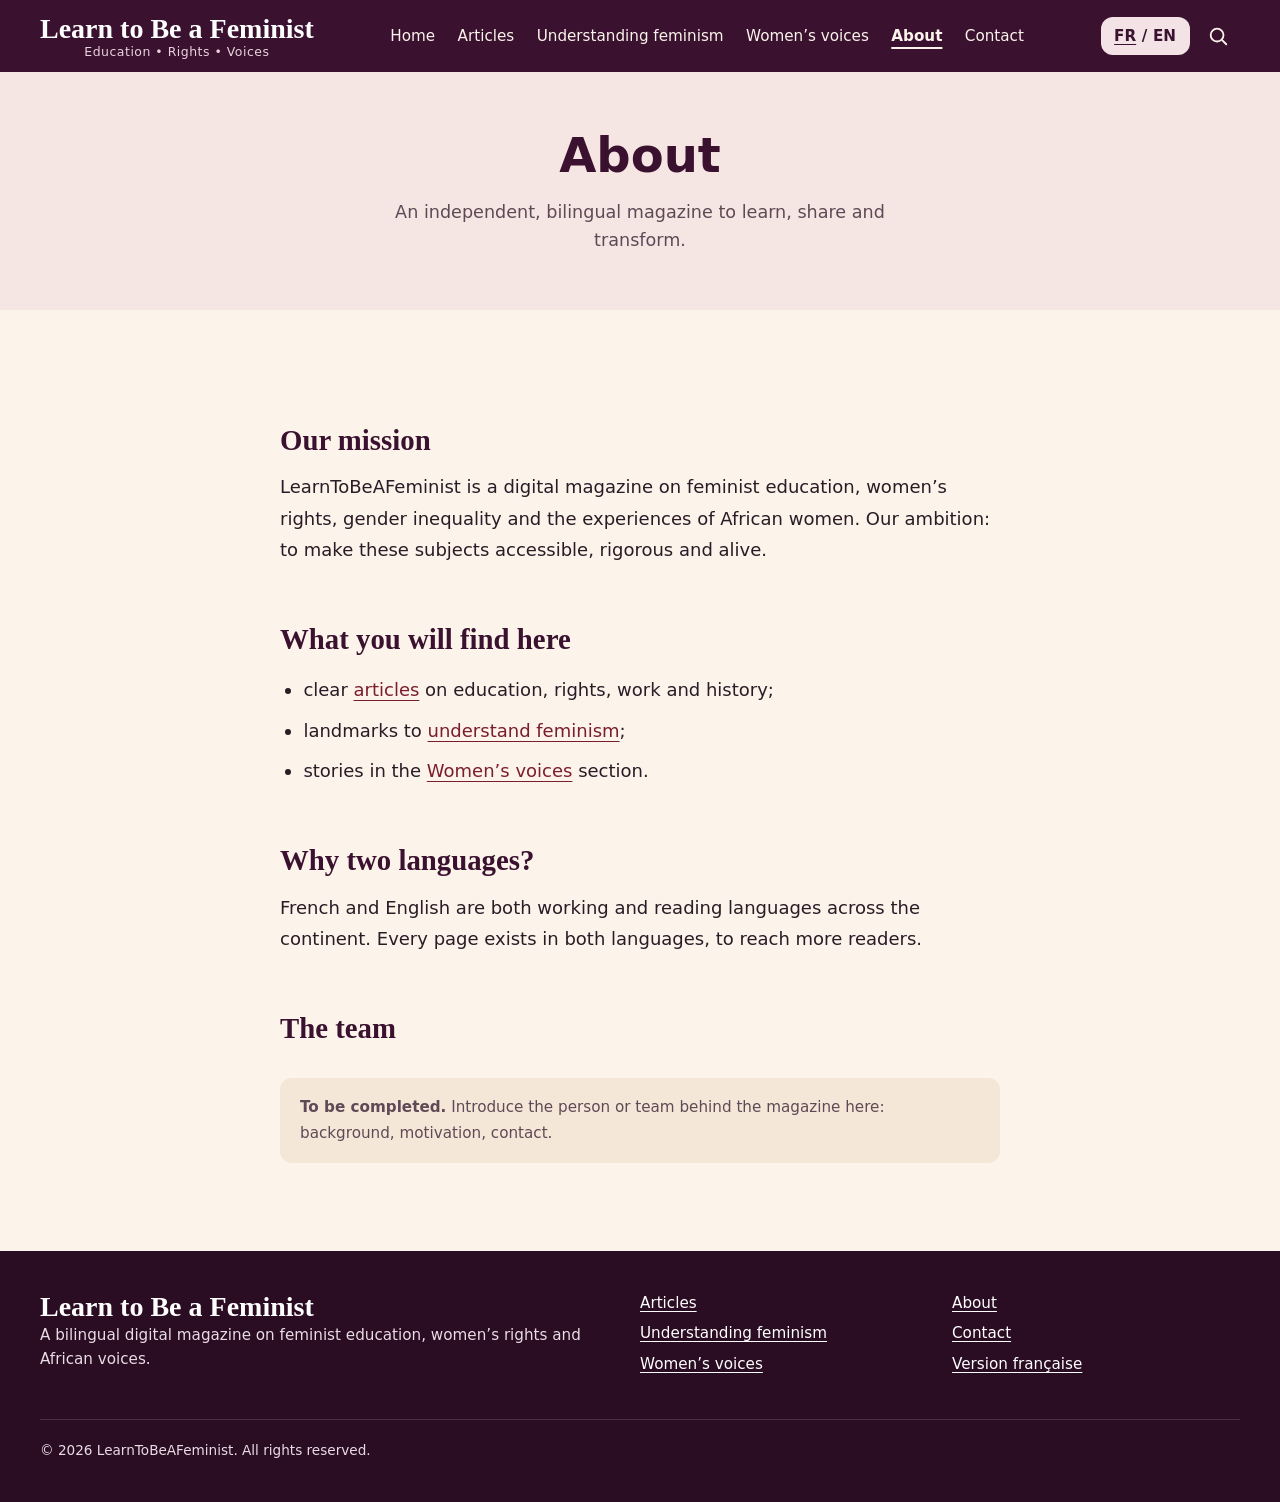
==== en/about.html @ 2be22d1e "Initial commit" ====
<!DOCTYPE html>
<html lang="en">
<head>
  <meta charset="utf-8">
  <meta name="viewport" content="width=device-width, initial-scale=1">
  <title>About – LearnToBeAFeminist</title>
  <meta name="description" content="LearnToBeAFeminist is a bilingual digital magazine on feminist education, women’s rights and African voices.">
  <meta name="theme-color" content="#3A1230">
  <link rel="icon" href="../assets/favicon.svg" type="image/svg+xml">
  <meta property="og:type" content="website">
  <meta property="og:title" content="About – LearnToBeAFeminist">
  <meta property="og:locale" content="en_GB">
  <script>document.documentElement.classList.add('js');</script>
  <link rel="stylesheet" href="../css/style.css">
</head>
<body>
  <a class="skip-link" href="#content">Skip to content</a>

  <header class="site-header">
    <div class="container header-inner">
      <a class="logo" href="index.html" aria-label="LearnToBeAFeminist, home">
        <span class="logo__name">Learn to Be a Feminist</span>
        <span class="logo__tag">Education • Rights • Voices</span>
      </a>
      <div class="tools">
        <p class="lang-switch" style="margin:0">
          <a href="../fr/a-propos.html" hreflang="fr" lang="fr" aria-label="Lire cette page en français">FR</a>
          <span aria-hidden="true">/</span>
          <span aria-current="true">EN</span>
        </p>
        <a class="icon-btn" href="articles.html#search" aria-label="Search articles">
          <svg viewBox="0 0 24 24" fill="none" stroke="currentColor" stroke-width="2" stroke-linecap="round" aria-hidden="true"><circle cx="11" cy="11" r="7"/><path d="M16.5 16.5L21 21"/></svg>
        </a>
        <button class="menu-toggle" type="button" aria-expanded="false" aria-controls="main-nav">Menu</button>
      </div>
      <nav id="main-nav" class="main-nav" aria-label="Main navigation">
        <ul>
          <li><a href="index.html">Home</a></li>
          <li><a href="articles.html">Articles</a></li>
          <li><a href="understanding-feminism.html">Understanding feminism</a></li>
          <li><a href="womens-voices.html">Women’s voices</a></li>
          <li><a href="about.html" aria-current="page">About</a></li>
          <li><a href="contact.html">Contact</a></li>
        </ul>
      </nav>
    </div>
  </header>

  <main id="content">
    <section class="page-head">
      <div class="container">
        <h1>About</h1>
        <p>An independent, bilingual magazine to learn, share and transform.</p>
      </div>
    </section>

    <section class="article">
      <div class="article-inner prose">
        <h2>Our mission</h2>
        <p>LearnToBeAFeminist is a digital magazine on feminist education, women’s rights, gender inequality and the experiences of African women. Our ambition: to make these subjects accessible, rigorous and alive.</p>

        <h2>What you will find here</h2>
        <ul>
          <li>clear <a href="articles.html">articles</a> on education, rights, work and history;</li>
          <li>landmarks to <a href="understanding-feminism.html">understand feminism</a>;</li>
          <li>stories in the <a href="womens-voices.html">Women’s voices</a> section.</li>
        </ul>

        <h2>Why two languages?</h2>
        <p>French and English are both working and reading languages across the continent. Every page exists in both languages, to reach more readers.</p>

        <h2>The team</h2>
        <p class="note-box"><strong>To be completed.</strong> Introduce the person or team behind the magazine here: background, motivation, contact.</p>
      </div>
    </section>
  </main>

  <footer class="site-footer">
    <div class="container">
      <div class="footer-grid">
        <div>
          <a class="logo" href="index.html"><span class="logo__name">Learn to Be a Feminist</span></a>
          <p>A bilingual digital magazine on feminist education, women’s rights and African voices.</p>
        </div>
        <nav aria-label="Footer">
          <ul>
            <li><a href="articles.html">Articles</a></li>
            <li><a href="understanding-feminism.html">Understanding feminism</a></li>
            <li><a href="womens-voices.html">Women’s voices</a></li>
          </ul>
        </nav>
        <nav aria-label="Information">
          <ul>
            <li><a href="about.html">About</a></li>
            <li><a href="contact.html">Contact</a></li>
            <li><a href="../fr/a-propos.html" hreflang="fr" lang="fr">Version française</a></li>
          </ul>
        </nav>
      </div>
      <p class="footer-bottom">© 2026 LearnToBeAFeminist. All rights reserved.</p>
    </div>
  </footer>

  <script src="../js/main.js"></script>
</body>
</html>
---- css/style.css ----
:root {
  --cream: #FCF3EA;        /* fond principal */
  --cream-deep: #F5E7D8;
  --blush: #F5E6E4;        /* fond du hero */
  --plum: #3A1230;         /* bandeau, titres */
  --plum-dark: #2A0C23;    /* pied de page */
  --bordeaux: #7B1E2B;     /* boutons, liens, accents */
  --gold: #C8893B;         /* touche chaude des vignettes */
  --ink: #2B1B26;          /* texte courant */
  --muted: #5E4A56;        /* texte secondaire */
  --line: #EBDCCB;

  --font-serif: "Iowan Old Style", "Palatino Linotype", Palatino, Georgia, "Times New Roman", serif;
  --font-sans: system-ui, -apple-system, "Segoe UI", Roboto, "Helvetica Neue", Arial, sans-serif;
  --max: 1200px;
  --max-narrow: 1040px;
}

/* ---------- Base ---------- */
*, *::before, *::after { box-sizing: border-box; }
html { -webkit-text-size-adjust: 100%; scroll-behavior: smooth; }
body {
  margin: 0; background: var(--cream); color: var(--ink);
  font-family: var(--font-sans); font-size: 1.0625rem; line-height: 1.6;
}
img, svg { max-width: 100%; }
h1, h2, h3 {
  font-family: var(--font-sans); color: var(--plum);
  line-height: 1.15; font-weight: 800; margin: 0 0 .5em;
}
h2 { font-size: clamp(1.6rem, 4vw, 2.1rem); }
h3 { font-size: 1.15rem; }
p { margin: 0 0 1em; }
a { color: var(--bordeaux); text-underline-offset: .2em; }
a:hover { color: var(--plum); }
:focus-visible { outline: 3px solid var(--bordeaux); outline-offset: 3px; }

.container { width: min(100% - 2.5rem, var(--max)); margin-inline: auto; }
.container--narrow { width: min(100% - 2.5rem, var(--max-narrow)); }
.sr-only {
  position: absolute; width: 1px; height: 1px; overflow: hidden;
  clip: rect(0 0 0 0); white-space: nowrap;
}
.skip-link {
  position: absolute; left: -999px; top: 0; z-index: 100;
  background: #fff; color: var(--plum); padding: .75rem 1rem;
}
.skip-link:focus { left: 1rem; top: 1rem; }

/* ---------- En-tête (bandeau prune) ---------- */
.site-header { position: sticky; top: 0; z-index: 50; background: var(--plum); color: var(--cream); }
.site-header :focus-visible { outline-color: #fff; }
.header-inner { display: flex; align-items: center; flex-wrap: wrap; gap: .5rem 1rem; padding-block: .8rem; }

.logo {
  margin-right: auto; display: inline-flex; flex-direction: column; align-items: center;
  text-decoration: none; color: #fff; line-height: 1.15;
}
.logo:hover { color: #fff; }
.logo__name { font-family: var(--font-serif); font-weight: 700; font-size: clamp(1.3rem, 4.5vw, 1.75rem); }
.logo__tag { font-size: .78rem; letter-spacing: .04em; color: #E9D3DC; }

.tools { order: 2; display: flex; align-items: center; gap: .4rem; }

.lang-switch {
  display: inline-flex; align-items: center; gap: .35rem;
  background: #F3E3E6; color: var(--plum); border-radius: 12px;
  padding: .45rem .85rem; font-weight: 600; font-size: .95rem;
}
.lang-switch a { color: var(--plum); }
.lang-switch a:hover { color: var(--bordeaux); }
.lang-switch [aria-current] { font-weight: 800; }

.icon-btn {
  display: inline-flex; align-items: center; justify-content: center;
  width: 44px; height: 44px; color: var(--cream); border-radius: 50%;
}
.icon-btn:hover { color: #fff; background: rgba(255, 255, 255, .12); }
.icon-btn svg { width: 22px; height: 22px; }

.menu-toggle {
  display: none; background: none; border: 1.5px solid var(--cream); border-radius: 999px;
  padding: .4rem .9rem; font: inherit; font-size: .9rem; font-weight: 600;
  color: var(--cream); cursor: pointer;
}
.js .menu-toggle { display: inline-block; }

.main-nav { order: 3; width: 100%; }
.main-nav ul { list-style: none; margin: 0; padding: 0; display: flex; flex-direction: column; }
.main-nav a {
  display: block; padding: .75rem 0; border-top: 1px solid rgba(255, 255, 255, .18);
  color: var(--cream); text-decoration: none;
}
.main-nav a[aria-current="page"] { font-weight: 700; text-decoration: underline; text-decoration-thickness: 2px; text-underline-offset: .4em; }
.js .main-nav { display: none; }
.js .main-nav.is-open { display: block; }

@media (min-width: 1100px) {
  .menu-toggle, .js .menu-toggle { display: none; }
  .main-nav, .js .main-nav { display: block; order: 2; width: auto; flex: 1; }
  .main-nav ul { flex-direction: row; justify-content: center; gap: 1.4rem; }
  .main-nav a { border: 0; padding: .3rem 0; font-size: .95rem; }
  .main-nav a:hover { text-decoration: underline; text-underline-offset: .4em; }
  .tools { order: 3; }
  .logo { margin-right: 0; }
}

/* ---------- Boutons ---------- */
.btn {
  display: inline-block; padding: .85rem 1.8rem; border-radius: 12px;
  border: 2px solid var(--bordeaux); font-weight: 600; text-decoration: none;
}
.btn--primary { background: var(--bordeaux); color: #fff; }
.btn--primary:hover { background: var(--plum); border-color: var(--plum); color: #fff; }

/* ---------- Hero ---------- */
.hero {
  position: relative; overflow: hidden; text-align: center;
  background: var(--blush); padding-block: clamp(3rem, 9vw, 6.5rem);
}
.hero-map {
  position: absolute; z-index: 0; top: 50%; left: 62%;
  height: 160%; width: auto; aspect-ratio: 120 / 135;
  transform: translate(-50%, -50%); opacity: .2; pointer-events: none;
}
.hero .container { position: relative; z-index: 1; }
.hero h1 {
  font-size: clamp(2rem, 6.5vw, 4rem); font-weight: 800; letter-spacing: -.01em;
  margin-bottom: .4em;
}
.hero h1 span { display: inline-block; }
.hero .lead { max-width: 46ch; margin: 0 auto 1.75rem; font-size: 1.15rem; color: var(--muted); }

/* ---------- Sections ---------- */
.section { padding-block: clamp(2.25rem, 5vw, 3.5rem); }
.section--tight-top { padding-top: 0; }

/* Cartes « mission » */
.mission-grid { display: grid; gap: 1.25rem; grid-template-columns: 1fr; margin-top: 1.25rem; }
@media (min-width: 760px) { .mission-grid { grid-template-columns: repeat(3, 1fr); } }
.mission {
  background: #fff; border-radius: 20px; padding: 1.5rem 1.25rem; text-align: center;
  box-shadow: 0 6px 22px rgba(58, 18, 48, .08);
}
.mission svg { width: 56px; height: 56px; color: var(--bordeaux); margin-bottom: .5rem; }
.mission h3 { font-size: 1.4rem; margin-bottom: .35rem; }
.mission p { color: var(--muted); margin: 0; }

/* Recherche */
.section-head {
  display: flex; flex-wrap: wrap; justify-content: space-between;
  align-items: flex-end; gap: 1rem; margin-bottom: 1rem;
}
.section-head h2 { margin: 0; }
.search input {
  width: 100%; min-width: 260px; padding: .7rem 1.1rem;
  border: 1.5px solid var(--plum); border-radius: 999px;
  background: #fff; font: inherit; color: var(--ink); scroll-margin-top: 7rem;
}
.result-count { color: var(--muted); font-size: .9rem; margin-bottom: 1rem; }
.no-results { padding: 2rem 0; color: var(--muted); }

/* Cartes d'articles (horizontales) */
.cards { list-style: none; margin: 0; padding: 0; display: grid; gap: 1.1rem; grid-template-columns: 1fr; }
@media (min-width: 700px) { .cards { grid-template-columns: repeat(2, 1fr); } }
@media (min-width: 1000px) { .cards { grid-template-columns: repeat(3, 1fr); } }

.card {
  position: relative; display: flex; gap: 1rem; align-items: stretch;
  background: #fff; border-radius: 18px; padding: .8rem;
  box-shadow: 0 4px 16px rgba(58, 18, 48, .07);
  transition: box-shadow .2s ease, transform .2s ease;
}
.card:hover { box-shadow: 0 10px 26px rgba(58, 18, 48, .14); transform: translateY(-2px); }
.card:focus-within { outline: 3px solid var(--bordeaux); outline-offset: 2px; }

.thumb {
  flex: 0 0 96px; width: 96px; height: 96px; border-radius: 12px; object-fit: cover;
  display: flex; align-items: center; justify-content: center;
  font-family: var(--font-serif); font-size: 2.6rem; font-weight: 700; color: rgba(255, 255, 255, .85);
}
@media (min-width: 480px) { .thumb { flex-basis: 112px; width: 112px; height: 112px; } }
.thumb--0 { background: linear-gradient(135deg, #3A1230, #7B1E2B); }
.thumb--1 { background: linear-gradient(135deg, #7B1E2B, #C8893B); }
.thumb--2 { background: linear-gradient(135deg, #5A2149, #3A1230); }
.thumb--3 { background: linear-gradient(135deg, #A33A4A, #5A2149); }

.card__body { display: flex; flex-direction: column; min-width: 0; }
.card__meta { display: flex; flex-wrap: wrap; gap: .1rem .6rem; margin: 0 0 .3rem; font-size: .78rem; color: var(--muted); }
.tag { font-weight: 700; letter-spacing: .06em; text-transform: uppercase; color: var(--bordeaux); }
.card h3 { font-size: 1.02rem; margin-bottom: .35rem; }
.card h3 a { color: var(--plum); text-decoration: none; }
.card h3 a::after { content: ""; position: absolute; inset: 0; border-radius: 18px; } /* toute la carte est cliquable */
.card h3 a:focus-visible { outline: none; }
.card__excerpt {
  margin: 0 0 .5rem; font-size: .92rem; color: var(--muted); line-height: 1.45;
  display: -webkit-box; -webkit-line-clamp: 3; -webkit-box-orient: vertical; overflow: hidden;
}
.card__more { margin-top: auto; font-size: .9rem; font-weight: 700; color: var(--bordeaux); }

/* ---------- Pied de page ---------- */
.site-footer { background: var(--plum-dark); color: #E9DCE4; padding-block: 2.5rem; font-size: .95rem; margin-top: 2rem; }
.site-footer a { color: #fff; }
.site-footer .logo { align-items: flex-start; }
.footer-grid { display: grid; gap: 1.5rem; }
.footer-grid ul { list-style: none; margin: 0; padding: 0; }
.footer-grid li { margin-bottom: .4rem; }
.footer-bottom { margin: 2rem 0 0; padding-top: 1.25rem; border-top: 1px solid rgba(255,255,255,.15); font-size: .85rem; }
@media (min-width: 760px) { .footer-grid { grid-template-columns: 2fr 1fr 1fr; } }

@media (prefers-reduced-motion: reduce) {
  html { scroll-behavior: auto; }
  .card { transition: none; }
  .card:hover { transform: none; }
}

/* ---------- Pages intérieures ---------- */
.page-head {
  background: var(--blush); text-align: center;
  padding-block: clamp(2rem, 6vw, 3.5rem);
}
.page-head h1 { font-size: clamp(1.9rem, 5vw, 3rem); margin: 0 0 .3em; }
.page-head p { max-width: 52ch; margin: 0 auto; color: var(--muted); font-size: 1.1rem; }

/* ---------- Page d'article ---------- */
.article { padding-block: clamp(2rem, 5vw, 3.5rem); }
.article-inner { width: min(100% - 2.5rem, 720px); margin-inline: auto; }
.breadcrumb { font-size: .9rem; margin: 0 0 1.5rem; color: var(--muted); }
.article h1 {
  font-family: var(--font-serif); font-size: clamp(1.9rem, 5.5vw, 3rem);
  margin: 0 0 .5rem;
}
.article-meta {
  display: flex; flex-wrap: wrap; gap: .25rem 1rem;
  margin: 0 0 1.5rem; font-size: .9rem; color: var(--muted);
}
.article-lead { font-family: var(--font-serif); font-size: 1.3rem; color: var(--muted); line-height: 1.5; }
.prose { font-size: 1.125rem; line-height: 1.75; }
.prose h2 { font-family: var(--font-serif); font-size: clamp(1.4rem, 3.5vw, 1.8rem); margin-top: 2em; }
.prose ul { padding-left: 1.3em; }
.prose li { margin-bottom: .5em; }
.prose blockquote {
  margin: 1.5em 0; padding: .6em 1.25em; background: #fff;
  border-left: 4px solid var(--bordeaux);
  font-family: var(--font-serif); font-size: 1.2rem; color: var(--plum);
}
.note-box {
  margin: 2rem 0 0; padding: 1rem 1.25rem; border-radius: 12px;
  background: var(--cream-deep); font-size: .95rem; color: var(--muted);
}
.back-link { display: inline-block; margin-top: 2rem; font-weight: 700; }/* ---------- Pages de contenu (glossaire, contact) ---------- */
.glossary { margin: 0; }
.glossary dt { margin-top: 1.4rem; font-weight: 800; font-size: 1.1rem; color: var(--plum); }
.glossary dd { margin: .25rem 0 0; }
.contact-box {
  margin: 2rem 0; padding: 1.75rem 1.25rem; text-align: center;
  background: #fff; border-radius: 20px; box-shadow: 0 6px 22px rgba(58, 18, 48, .08);
}
.contact-box p { margin-bottom: .75rem; }
.contact-box .btn { margin-top: .25rem; overflow-wrap: anywhere; }

/* ---------- Pages de contenu (glossaire, contact) ---------- */
.glossary { margin: 0; }
.glossary dt { margin-top: 1.4rem; font-weight: 800; font-size: 1.1rem; color: var(--plum); }
.glossary dd { margin: .25rem 0 0; }
.contact-box {
  margin: 2rem 0; padding: 1.75rem 1.25rem; text-align: center;
  background: #fff; border-radius: 20px; box-shadow: 0 6px 22px rgba(58, 18, 48, .08);
}
.contact-box p { margin-bottom: .75rem; }
.contact-box .btn { margin-top: .25rem; overflow-wrap: anywhere; }
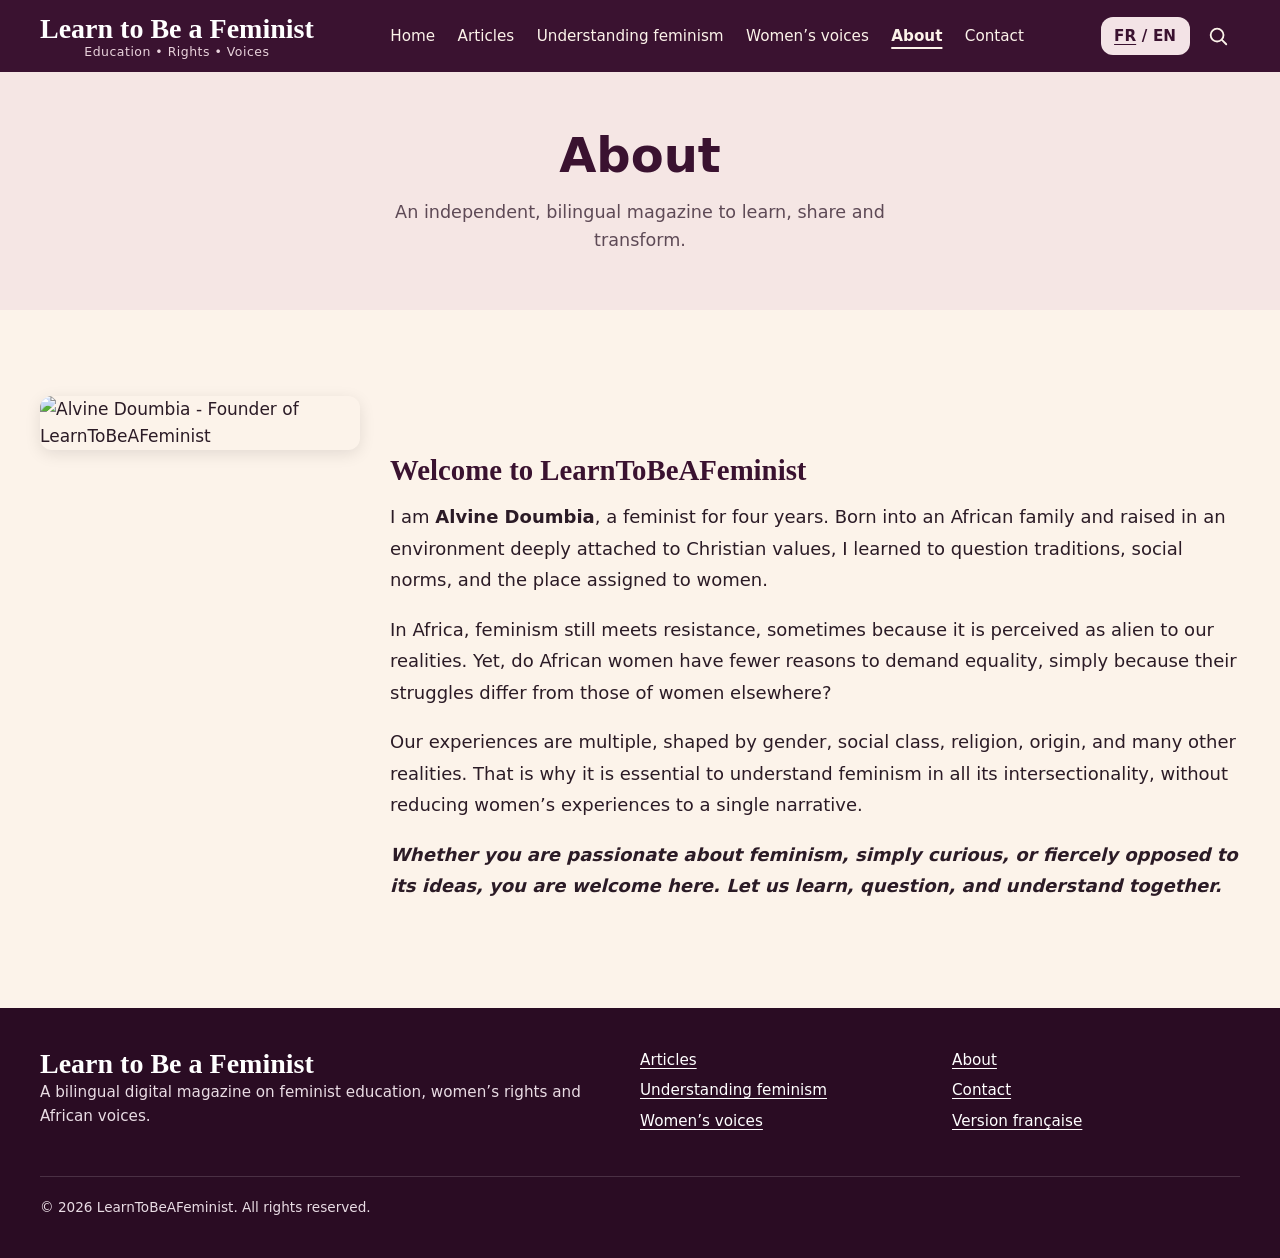
==== commit 093eb811: "Enhance about page with profile styling and content Added styling for the about profile section and " ====
--- a/en/about.html
+++ b/en/about.html
@@ -12,6 +12,27 @@
   <meta property="og:locale" content="en_GB">
   <script>document.documentElement.classList.add('js');</script>
   <link rel="stylesheet" href="../css/style.css">
+  <style>
+    .about-profile {
+      display: grid;
+      grid-template-columns: 1fr;
+      gap: 30px;
+      align-items: flex-start;
+      margin-top: 30px;
+    }
+    @media (min-width: 768px) {
+      .about-profile {
+        grid-template-columns: 320px 1fr;
+      }
+    }
+    .about-photo img {
+      width: 100%;
+      height: auto;
+      border-radius: 12px;
+      box-shadow: 0 4px 16px rgba(0, 0, 0, 0.1);
+      object-fit: cover;
+    }
+  </style>
 </head>
 <body>
   <a class="skip-link" href="#content">Skip to content</a>
@@ -55,22 +76,22 @@
     </section>
 
     <section class="article">
-      <div class="article-inner prose">
-        <h2>Our mission</h2>
-        <p>LearnToBeAFeminist is a digital magazine on feminist education, women’s rights, gender inequality and the experiences of African women. Our ambition: to make these subjects accessible, rigorous and alive.</p>
-
-        <h2>What you will find here</h2>
-        <ul>
-          <li>clear <a href="articles.html">articles</a> on education, rights, work and history;</li>
-          <li>landmarks to <a href="understanding-feminism.html">understand feminism</a>;</li>
-          <li>stories in the <a href="womens-voices.html">Women’s voices</a> section.</li>
-        </ul>
-
-        <h2>Why two languages?</h2>
-        <p>French and English are both working and reading languages across the continent. Every page exists in both languages, to reach more readers.</p>
-
-        <h2>The team</h2>
-        <p class="note-box"><strong>To be completed.</strong> Introduce the person or team behind the magazine here: background, motivation, contact.</p>
+      <div class="container">
+        <div class="about-profile">
+          <div class="about-photo">
+            <img src="../assets/images/alvine-doumbia.jpg" alt="Alvine Doumbia - Founder of LearnToBeAFeminist">
+          </div>
+          <div class="prose">
+            <h2>Welcome to LearnToBeAFeminist</h2>
+            <p>I am <strong>Alvine Doumbia</strong>, a feminist for four years. Born into an African family and raised in an environment deeply attached to Christian values, I learned to question traditions, social norms, and the place assigned to women.</p>
+            
+            <p>In Africa, feminism still meets resistance, sometimes because it is perceived as alien to our realities. Yet, do African women have fewer reasons to demand equality, simply because their struggles differ from those of women elsewhere?</p>
+            
+            <p>Our experiences are multiple, shaped by gender, social class, religion, origin, and many other realities. That is why it is essential to understand feminism in all its intersectionality, without reducing women’s experiences to a single narrative.</p>
+            
+            <p style="font-weight: bold; font-style: italic;">Whether you are passionate about feminism, simply curious, or fiercely opposed to its ideas, you are welcome here. Let us learn, question, and understand together.</p>
+          </div>
+        </div>
       </div>
     </section>
   </main>
@@ -103,4 +124,4 @@
 
   <script src="../js/main.js"></script>
 </body>
-</html>+</html>
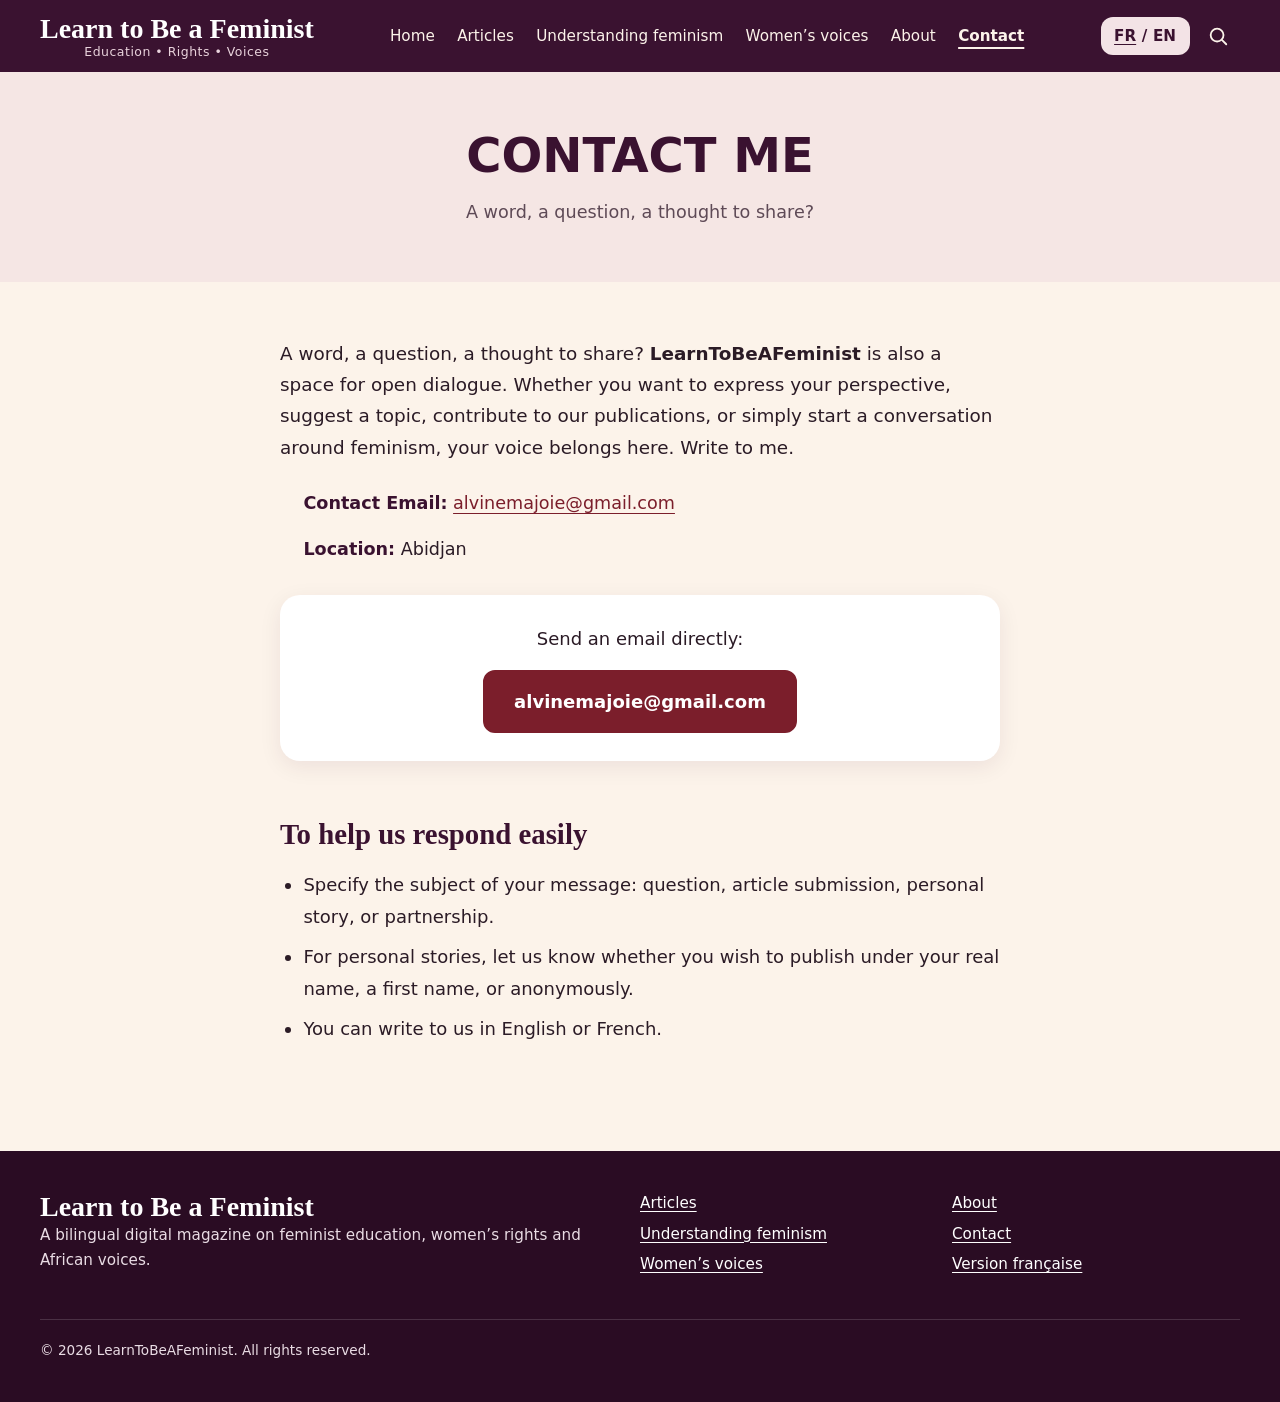
==== commit 5f4ec408: "Update About page to Contact page" ====
--- a/en/about.html
+++ b/en/about.html
@@ -3,34 +3,27 @@
 <head>
   <meta charset="utf-8">
   <meta name="viewport" content="width=device-width, initial-scale=1">
-  <title>About – LearnToBeAFeminist</title>
-  <meta name="description" content="LearnToBeAFeminist is a bilingual digital magazine on feminist education, women’s rights and African voices.">
+  <title>Contact Me – LearnToBeAFeminist</title>
+  <meta name="description" content="Contact LearnToBeAFeminist: questions, article submissions, stories, and discussions.">
   <meta name="theme-color" content="#3A1230">
   <link rel="icon" href="../assets/favicon.svg" type="image/svg+xml">
   <meta property="og:type" content="website">
-  <meta property="og:title" content="About – LearnToBeAFeminist">
+  <meta property="og:title" content="Contact Me – LearnToBeAFeminist">
   <meta property="og:locale" content="en_GB">
   <script>document.documentElement.classList.add('js');</script>
   <link rel="stylesheet" href="../css/style.css">
   <style>
-    .about-profile {
-      display: grid;
-      grid-template-columns: 1fr;
-      gap: 30px;
-      align-items: flex-start;
-      margin-top: 30px;
+    .contact-info-list {
+      list-style: none;
+      padding: 0;
+      margin: 25px 0;
     }
-    @media (min-width: 768px) {
-      .about-profile {
-        grid-template-columns: 320px 1fr;
-      }
+    .contact-info-list li {
+      margin-bottom: 15px;
+      font-size: 1.1rem;
     }
-    .about-photo img {
-      width: 100%;
-      height: auto;
-      border-radius: 12px;
-      box-shadow: 0 4px 16px rgba(0, 0, 0, 0.1);
-      object-fit: cover;
+    .contact-info-list strong {
+      color: #3A1230;
     }
   </style>
 </head>
@@ -45,7 +38,7 @@
       </a>
       <div class="tools">
         <p class="lang-switch" style="margin:0">
-          <a href="../fr/a-propos.html" hreflang="fr" lang="fr" aria-label="Lire cette page en français">FR</a>
+          <a href="../fr/contact.html" hreflang="fr" lang="fr" aria-label="Lire cette page en français">FR</a>
           <span aria-hidden="true">/</span>
           <span aria-current="true">EN</span>
         </p>
@@ -60,8 +53,8 @@
           <li><a href="articles.html">Articles</a></li>
           <li><a href="understanding-feminism.html">Understanding feminism</a></li>
           <li><a href="womens-voices.html">Women’s voices</a></li>
-          <li><a href="about.html" aria-current="page">About</a></li>
-          <li><a href="contact.html">Contact</a></li>
+          <li><a href="about.html">About</a></li>
+          <li><a href="contact.html" aria-current="page">Contact</a></li>
         </ul>
       </nav>
     </div>
@@ -70,28 +63,33 @@
   <main id="content">
     <section class="page-head">
       <div class="container">
-        <h1>About</h1>
-        <p>An independent, bilingual magazine to learn, share and transform.</p>
+        <h1>CONTACT ME</h1>
+        <p>A word, a question, a thought to share?</p>
       </div>
     </section>
 
     <section class="article">
-      <div class="container">
-        <div class="about-profile">
-          <div class="about-photo">
-            <img src="../assets/images/alvine-doumbia.jpg" alt="Alvine Doumbia - Founder of LearnToBeAFeminist">
-          </div>
-          <div class="prose">
-            <h2>Welcome to LearnToBeAFeminist</h2>
-            <p>I am <strong>Alvine Doumbia</strong>, a feminist for four years. Born into an African family and raised in an environment deeply attached to Christian values, I learned to question traditions, social norms, and the place assigned to women.</p>
-            
-            <p>In Africa, feminism still meets resistance, sometimes because it is perceived as alien to our realities. Yet, do African women have fewer reasons to demand equality, simply because their struggles differ from those of women elsewhere?</p>
-            
-            <p>Our experiences are multiple, shaped by gender, social class, religion, origin, and many other realities. That is why it is essential to understand feminism in all its intersectionality, without reducing women’s experiences to a single narrative.</p>
-            
-            <p style="font-weight: bold; font-style: italic;">Whether you are passionate about feminism, simply curious, or fiercely opposed to its ideas, you are welcome here. Let us learn, question, and understand together.</p>
-          </div>
+      <div class="article-inner prose">
+        <p style="font-size: 1.15rem; line-height: 1.7;">
+          A word, a question, a thought to share? <strong>LearnToBeAFeminist</strong> is also a space for open dialogue. Whether you want to express your perspective, suggest a topic, contribute to our publications, or simply start a conversation around feminism, your voice belongs here. Write to me.
+        </p>
+
+        <ul class="contact-info-list">
+          <li><strong>Contact Email:</strong> <a href="mailto:alvinemajoie@gmail.com">alvinemajoie@gmail.com</a></li>
+          <li><strong>Location:</strong> Abidjan</li>
+        </ul>
+
+        <div class="contact-box" style="margin-top: 30px;">
+          <p>Send an email directly:</p>
+          <a class="btn btn--primary" href="mailto:alvinemajoie@gmail.com">alvinemajoie@gmail.com</a>
         </div>
+
+        <h2>To help us respond easily</h2>
+        <ul>
+          <li>Specify the subject of your message: question, article submission, personal story, or partnership.</li>
+          <li>For personal stories, let us know whether you wish to publish under your real name, a first name, or anonymously.</li>
+          <li>You can write to us in English or French.</li>
+        </ul>
       </div>
     </section>
   </main>
@@ -114,7 +112,7 @@
           <ul>
             <li><a href="about.html">About</a></li>
             <li><a href="contact.html">Contact</a></li>
-            <li><a href="../fr/a-propos.html" hreflang="fr" lang="fr">Version française</a></li>
+            <li><a href="../fr/contact.html" hreflang="fr" lang="fr">Version française</a></li>
           </ul>
         </nav>
       </div>
